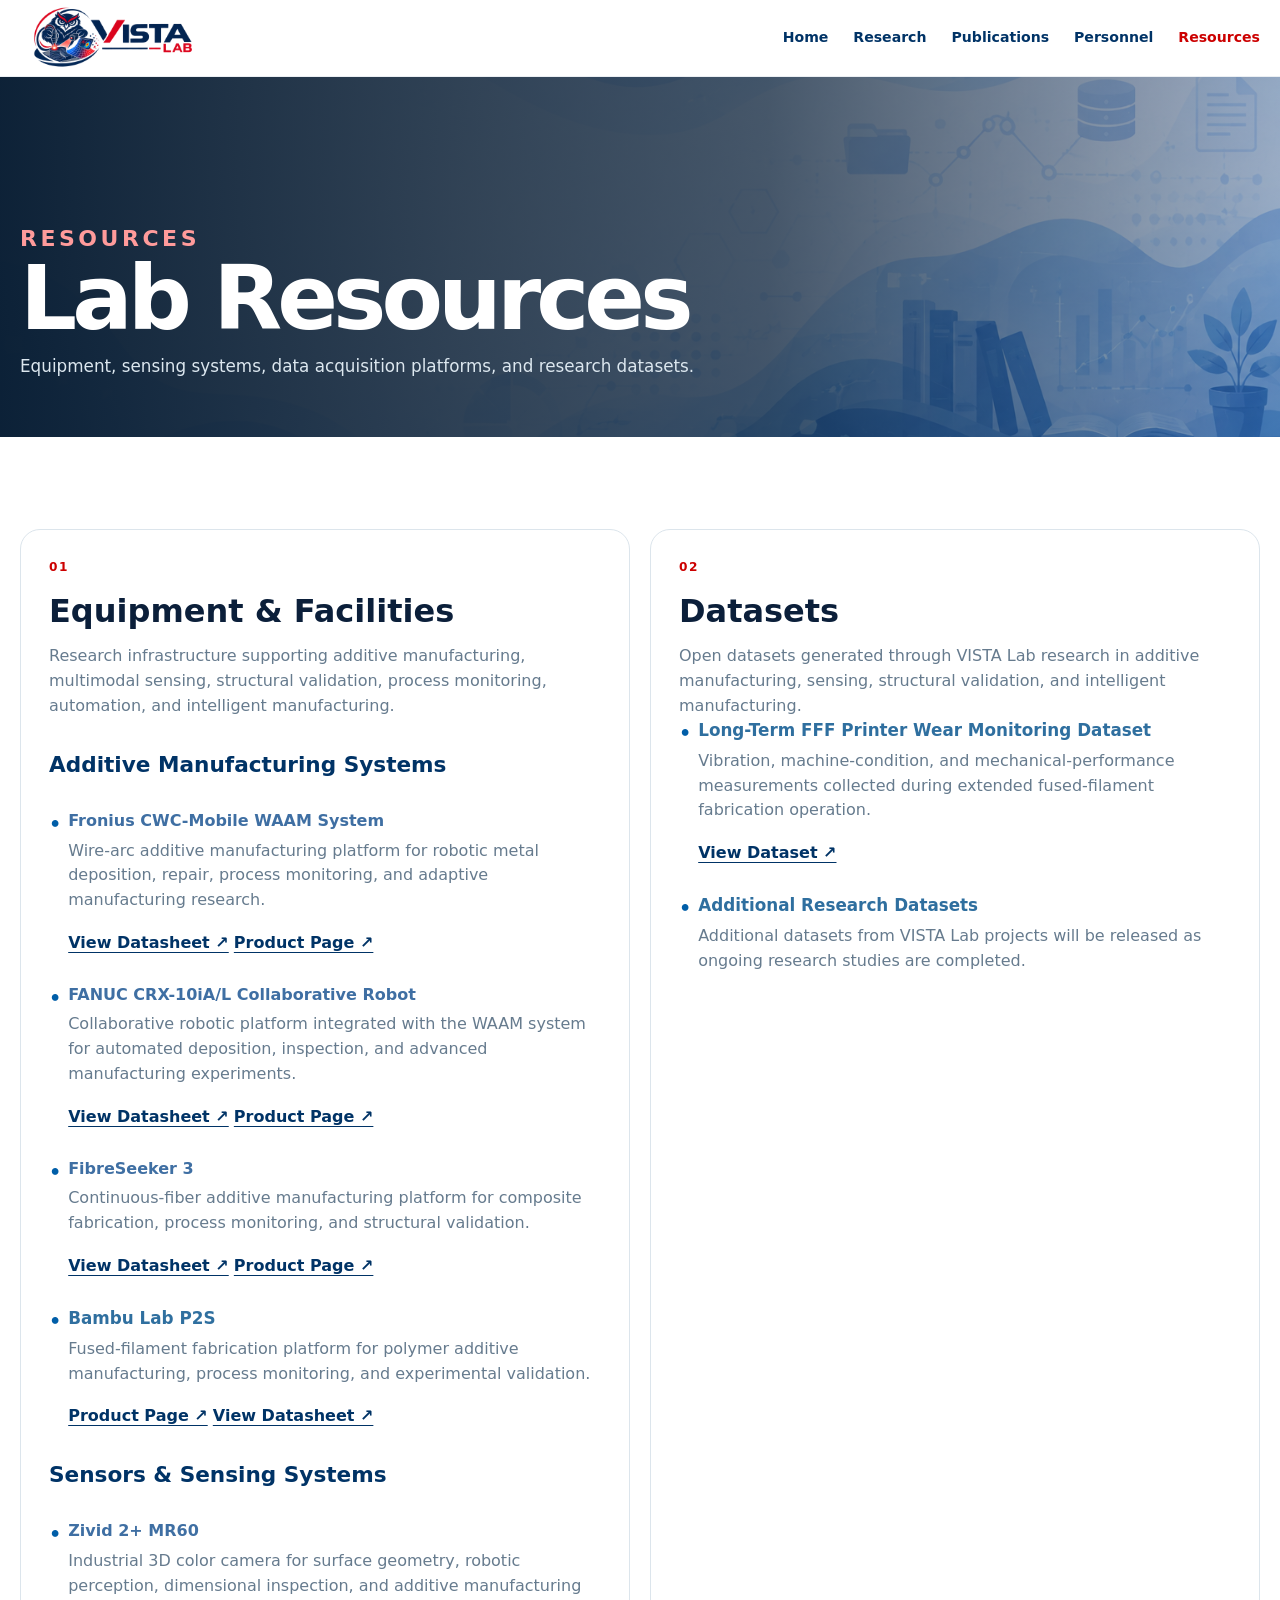
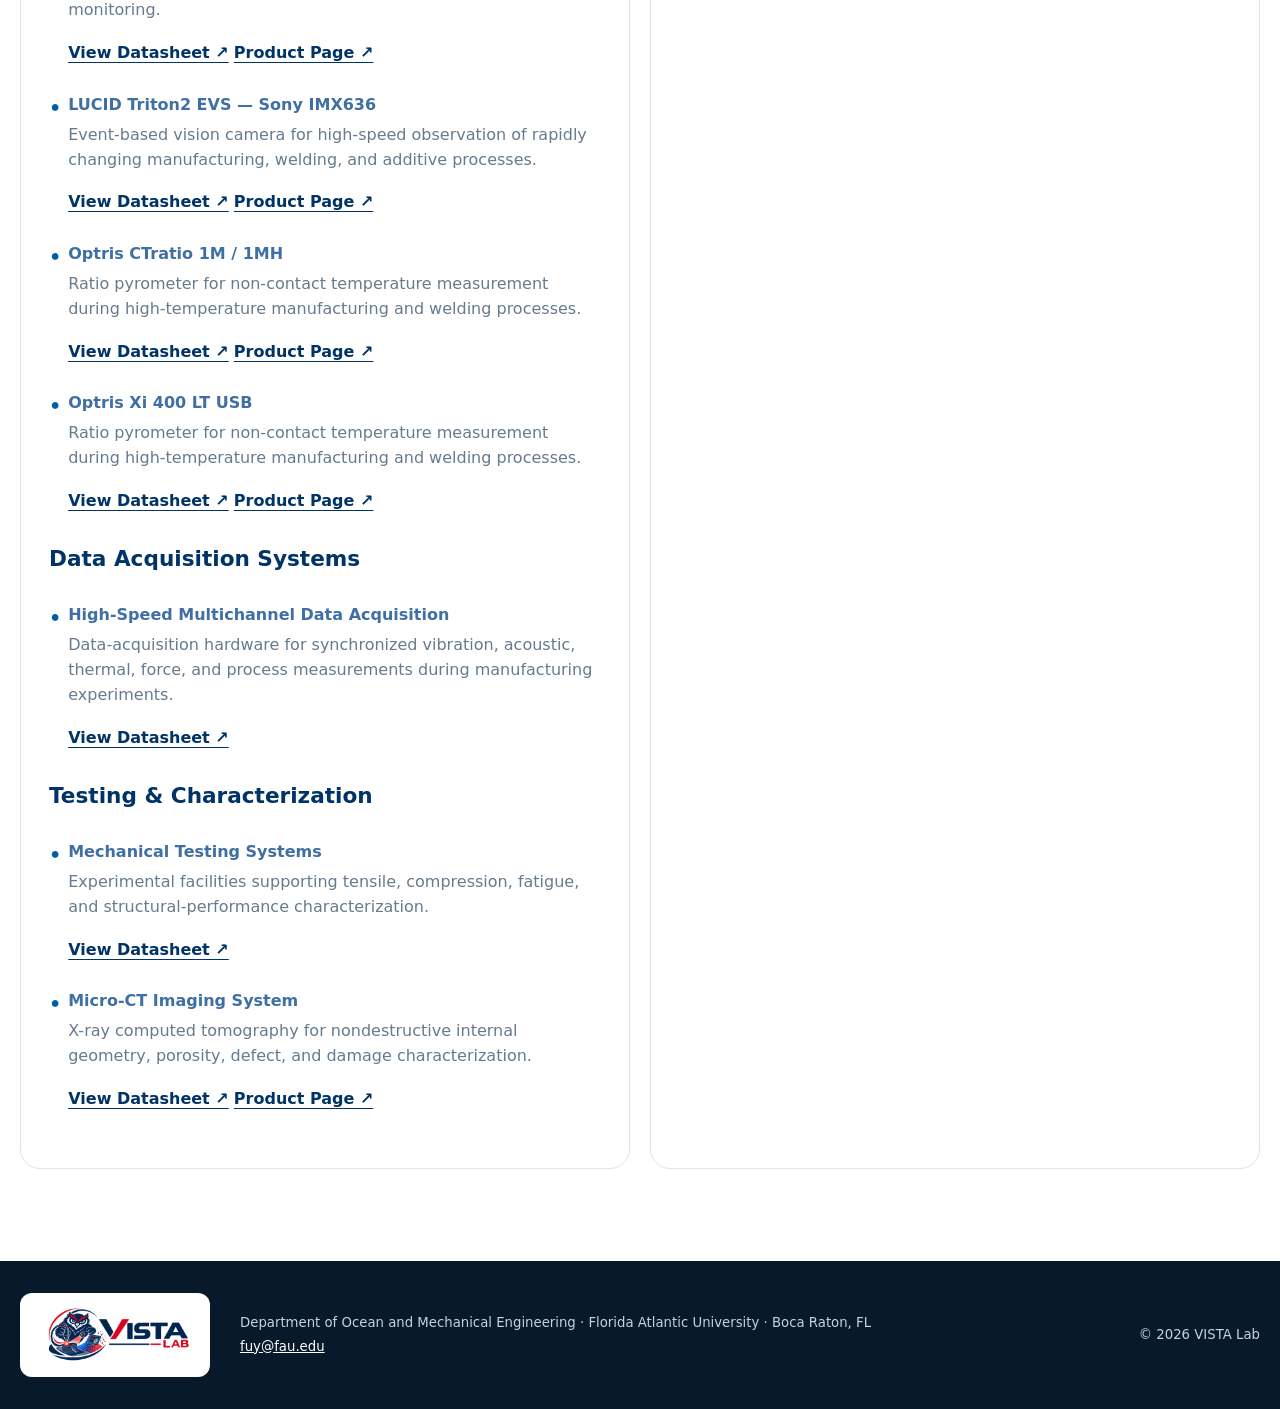
==== resources.html @ 556fc613 "update" ====
<!doctype html>
<html lang="en">

<head>
  <meta charset="utf-8">
  <meta name="viewport" content="width=device-width,initial-scale=1">
  <meta name="theme-color" content="#003366">

  <title>Resources | VISTA Lab</title>

  <link rel="icon" href="assets/img/vista-icon.svg" type="image/svg+xml">
  <link rel="stylesheet" href="assets/css/styles.css">
</head>

<body>

<a class="skip-link" href="#main">Skip to content</a>


<!-- =========================================================
     Header
========================================================= -->

<header class="site-header">

  <div class="container nav-wrap">

    <a class="brand" href="index.html" aria-label="VISTA Lab home">
      <img src="assets/img/vista-compact.svg" alt="VISTA Lab">
    </a>

    <button
      class="nav-toggle"
      aria-label="Toggle navigation"
      aria-expanded="false"
      aria-controls="site-nav">
      <span></span>
      <span></span>
      <span></span>
    </button>

    <nav id="site-nav" class="site-nav" aria-label="Primary navigation">
      <a href="index.html">Home</a>
      <a href="research.html">Research</a>
      <a href="publications.html">Publications</a>
      <a href="personnel.html">Personnel</a>
      <a href="resources.html" class="active">Resources</a>
    </nav>

  </div>

</header>


<!-- =========================================================
     Main
========================================================= -->

<main id="main">


  <!-- =======================================================
       Hero
  ======================================================== -->

  <section class="page-hero">

    <div class="page-hero-bg">
      <img
        src="assets/img/resource_background.png"
        alt=""
        aria-hidden="true">
    </div>

    <div class="page-hero-overlay"></div>

    <div class="container">

      <p class="eyebrow light">
        Resources
      </p>

      <h1>
        Lab Resources
      </h1>

      <p>
        Equipment, sensing systems, data acquisition platforms,
        and research datasets.
      </p>

    </div>

  </section>


  <!-- =======================================================
       Resources
  ======================================================== -->

  <section class="section-pad">

    <div class="container">

      <div class="resource-grid">


        <!-- ===================================================
             01 Equipment & Facilities
        ==================================================== -->

        <article class="resource-card reveal">

          <div class="resource-number">
            01
          </div>

          <h3>
            Equipment &amp; Facilities
          </h3>

          <p>
            Research infrastructure supporting additive manufacturing,
            multimodal sensing, structural validation, process monitoring,
            automation, and intelligent manufacturing.
          </p>



          <!-- ===============================================
               Additive Manufacturing Systems
          ================================================ -->

          <div class="resource-category">

            <h4>
              Additive Manufacturing Systems
            </h4>


            <!-- Fronius WAAM -->

            <div class="resource-item">

              <strong>
                Fronius CWC-Mobile WAAM System
              </strong>

              <p>
                Wire-arc additive manufacturing platform for robotic
                metal deposition, repair, process monitoring,
                and adaptive manufacturing research.
              </p>

              <div class="resource-links">

                <a
                  href="assets/datasheets/fronius-cwc-mobile-datasheet.pdf"
                  target="_blank"
                  rel="noopener noreferrer">
                  View Datasheet ↗
                </a>

                <a
                  href="https://www.fronius.com/en/welding/products/automated-welding-systems/cobot-welding"
                  target="_blank"
                  rel="noopener noreferrer">
                  Product Page ↗
                </a>

              </div>

            </div>


            <!-- FANUC -->

            <div class="resource-item">

              <strong>
                FANUC CRX-10iA/L Collaborative Robot
              </strong>

              <p>
                Collaborative robotic platform integrated with the
                WAAM system for automated deposition, inspection,
                and advanced manufacturing experiments.
              </p>

              <div class="resource-links">

                <a
                  href="assets/datasheets/fanuc-crx-10ia-l-datasheet.pdf"
                  target="_blank"
                  rel="noopener noreferrer">
                  View Datasheet ↗
                </a>

                <a
                  href="https://www.fanucamerica.com/products/robot/crx-10ia-l"
                  target="_blank"
                  rel="noopener noreferrer">
                  Product Page ↗
                </a>

              </div>

            </div>

            <!-- FibreSeeker 3 -->

            <div class="resource-item">

              <strong>
                FibreSeeker 3 
              </strong>

              <p>
                Continuous-fiber additive manufacturing platform for
                composite fabrication, process monitoring,
                and structural validation.
              </p>

              <div class="resource-links">

                <a
                  href="assets/datasheets/FibreSeeker3-datasheet.pdf"
                  target="_blank"
                  rel="noopener noreferrer">
                  View Datasheet ↗
                </a>

                <a
                  href="https://www.fibreseek3d.com/"
                  target="_blank"
                  rel="noopener noreferrer">
                  Product Page ↗
                </a>

              </div>

            </div>

          </div>

            <!-- Bambu -->

            <div class="resource-item">

              <strong>
                Bambu Lab P2S
              </strong>

              <p>
                Fused-filament fabrication platform for polymer
                additive manufacturing, process monitoring,
                and experimental validation.
              </p>

              <div class="resource-links">

                <a
                  href="https://bambulab.com/en-us/p2s"
                  target="_blank"
                  rel="noopener noreferrer">
                  Product Page ↗
                </a>

                <a
                  href="assets/datasheets/BambuLabP2S-datasheet.pdf"
                  target="_blank"
                  rel="noopener noreferrer">
                  View Datasheet ↗
                </a>

              </div>

            </div>



          <!-- ===============================================
               Sensors & Sensing Systems
          ================================================ -->

          <div class="resource-category">

            <h4>
              Sensors &amp; Sensing Systems
            </h4>


            <!-- Zivid -->

            <div class="resource-item">

              <strong>
                Zivid 2+ MR60
              </strong>

              <p>
                Industrial 3D color camera for surface geometry,
                robotic perception, dimensional inspection,
                and additive manufacturing monitoring.
              </p>

              <div class="resource-links">

                <a
                  href="assets/datasheets/zivid-2plus-mr60-datasheet.pdf"
                  target="_blank"
                  rel="noopener noreferrer">
                  View Datasheet ↗
                </a>

                <a
                  href="https://shop.zivid.com/"
                  target="_blank"
                  rel="noopener noreferrer">
                  Product Page ↗
                </a>

              </div>

            </div>


            <!-- Event Camera -->

            <div class="resource-item">

              <strong>
                LUCID Triton2 EVS — Sony IMX636
              </strong>

              <p>
                Event-based vision camera for high-speed observation
                of rapidly changing manufacturing, welding,
                and additive processes.
              </p>

              <div class="resource-links">

                <a
                  href="assets/datasheets/Triton2-EVS-datasheet.pdf"
                  target="_blank"
                  rel="noopener noreferrer">
                  View Datasheet ↗
                </a>

                <a
                  href="https://thinklucid.com/product/triton2-evs-0-9mp-imx636/?srsltid=AfmBOoqBEPRa8nvfbh_THNFlNzeX6Ul25oDqlsiQkFpR7ZPQXm4qAYYs"
                  target="_blank"
                  rel="noopener noreferrer">
                  Product Page ↗
                </a>

              </div>

            </div>


            <!-- Optris -->

            <div class="resource-item">

              <strong>
                Optris CTratio 1M / 1MH
              </strong>

              <p>
                Ratio pyrometer for non-contact temperature measurement
                during high-temperature manufacturing and welding processes.
              </p>

              <div class="resource-links">

                <a
                  href="assets/datasheets/optris-ctratio-1m-datasheet.pdf"
                  target="_blank"
                  rel="noopener noreferrer">
                  View Datasheet ↗
                </a>

                <a
                  href="https://optris.com/us/products/infrared-thermometers-pyrometers/ctratio-series/ctratio-1m/"
                  target="_blank"
                  rel="noopener noreferrer">
                  Product Page ↗
                </a>

              </div>

            </div>

            <div class="resource-item">

              <strong>
                Optris Xi 400 LT USB 
              </strong>

              <p>
                Ratio pyrometer for non-contact temperature measurement
                during high-temperature manufacturing and welding processes.
              </p>

              <div class="resource-links">

                <a
                  href="assets/datasheets/Optris_Xi_400_manual.pdf"
                  target="_blank"
                  rel="noopener noreferrer">
                  View Datasheet ↗
                </a>

                <a
                  href="https://optris.com/us/products/thermal-cameras/compact-line/xi-400/"
                  target="_blank"
                  rel="noopener noreferrer">
                  Product Page ↗
                </a>

              </div>

            </div>





          <!-- ===============================================
               Data Acquisition
          ================================================ -->

          <div class="resource-category">

            <h4>
              Data Acquisition Systems
            </h4>


            <div class="resource-item">

              <strong>
                High-Speed Multichannel Data Acquisition
              </strong>

              <p>
                Data-acquisition hardware for synchronized vibration,
                acoustic, thermal, force, and process measurements
                during manufacturing experiments.
              </p>

              <div class="resource-links">

                <a
                  href="assets/datasheets/data-acquisition-system-datasheet.pdf"
                  target="_blank"
                  rel="noopener noreferrer">
                  View Datasheet ↗
                </a>

              </div>

            </div>

          </div>



          <!-- ===============================================
               Testing & Characterization
          ================================================ -->

          <div class="resource-category">

            <h4>
              Testing &amp; Characterization
            </h4>


            <!-- Mechanical Testing -->

            <div class="resource-item">

              <strong>
                Mechanical Testing Systems
              </strong>

              <p>
                Experimental facilities supporting tensile,
                compression, fatigue, and structural-performance
                characterization.
              </p>

              <div class="resource-links">

                <a
                  href="assets/datasheets/mechanical-testing-system-datasheet.pdf"
                  target="_blank"
                  rel="noopener noreferrer">
                  View Datasheet ↗
                </a>

              </div>

            </div>


            <!-- Micro CT -->

            <div class="resource-item">

              <strong>
                Micro-CT Imaging System
              </strong>

              <p>
                X-ray computed tomography for nondestructive internal
                geometry, porosity, defect, and damage characterization.
              </p>

              <div class="resource-links">

                <a
                  href="assets/datasheets/micro-ct-datasheet.pdf"
                  target="_blank"
                  rel="noopener noreferrer">
                  View Datasheet ↗
                </a>

                <a
                  href="MICRO_CT_PRODUCT_PAGE_URL"
                  target="_blank"
                  rel="noopener noreferrer">
                  Product Page ↗
                </a>

              </div>

            </div>

          </div>



 


        <!-- ===================================================
             02 Datasets
        ==================================================== -->
    </article>
        <article class="resource-card reveal">

          <div class="resource-number">
            02
          </div>

          <h3>
            Datasets
          </h3>

          <p>
            Open datasets generated through VISTA Lab research in
            additive manufacturing, sensing, structural validation,
            and intelligent manufacturing.
          </p>


          <!-- FFF Dataset -->

          <div class="resource-item">

            <strong>
              Long-Term FFF Printer Wear Monitoring Dataset
            </strong>

            <p>
              Vibration, machine-condition, and mechanical-performance
              measurements collected during extended fused-filament
              fabrication operation.
            </p>

            <div class="resource-links">

              <a
                href="https://github.com/VISTA-Laboratory/dataset-FFF-printer-full-lifecycle-vibration-monitoring"
                target="_blank"
                rel="noopener noreferrer">
                View Dataset ↗
              </a>

            </div>

          </div>


          <!-- Future -->

          <div class="resource-item">

            <strong>
              Additional Research Datasets
            </strong>

            <p>
              Additional datasets from VISTA Lab projects will be
              released as ongoing research studies are completed.
            </p>

          </div>

        </article>


      </div>

    </div>

  </section>

</main>


<!-- =========================================================
     Footer
========================================================= -->

<footer class="site-footer">

  <div class="container footer-wrap">

    <img
      class="footer-logo"
      src="assets/img/vista-compact.svg"
      alt="VISTA Lab">

    <div>

      <p>
        Department of Ocean and Mechanical Engineering ·
        Florida Atlantic University · Boca Raton, FL
      </p>

      <p>
        <a href="mailto:fuy@fau.edu">
          fuy@fau.edu
        </a>
      </p>

    </div>

    <p>
      © <span id="year"></span> VISTA Lab
    </p>

  </div>

</footer>


<script src="assets/js/main.js"></script>

</body>

</html>
---- assets/css/styles.css ----
:root {
  --navy: #003366;
  --navy-deep: #061b31;
  --red: #cc0000;
  --ink: #10263b;
  --muted: #667b8e;
  --line: #dce5ec;
  --light: #f4f7f9;
  --white: #ffffff;
  --max: 1240px;
  --radius: 20px;
  --shadow: 0 20px 60px rgba(0, 51, 102, .12);
}

* { box-sizing: border-box; }
html { scroll-behavior: smooth; }
body {
  margin: 0;
  font-family: Inter, ui-sans-serif, system-ui, -apple-system, BlinkMacSystemFont, "Segoe UI", sans-serif;
  color: var(--ink);
  background: var(--white);
  line-height: 1.55;
}
img { display: block; max-width: 100%; }
a { color: inherit; }
.container { width: min(calc(100% - 40px), var(--max)); margin: 0 auto; }
.section-pad { padding: 92px 0; }
.section-light { background: var(--light); }
.section-dark { background: var(--navy-deep); color: white; }
.skip-link { position: absolute; left: -9999px; top: 0; }
.skip-link:focus { left: 15px; top: 15px; z-index: 9999; background: white; padding: 10px 14px; }

.site-header {
  position: sticky;
  top: 0;
  z-index: 100;
  background: rgba(255,255,255,.94);
  backdrop-filter: blur(12px);
  border-bottom: 1px solid rgba(0,51,102,.08);
}
.nav-wrap { height: 76px; display: flex; align-items: center; justify-content: space-between; gap: 24px; }
.brand { width: 178px; }
.brand img { width: 100%; }
.site-nav { display: flex; align-items: center; gap: 25px; }
.site-nav a { text-decoration: none; color: var(--navy); font-size: .88rem; font-weight: 800; }
.site-nav a:hover { color: var(--red); }
.nav-toggle { display: none; width: 42px; height: 42px; border: 0; background: transparent; }
.nav-toggle span { display: block; height: 2px; background: var(--navy); margin: 6px; }

.hero {
  position: relative;
  min-height: 690px;
  display: grid;
  align-items: center;
  overflow: hidden;
  background: var(--navy-deep);
}
.hero-bg, .hero-overlay { position: absolute; inset: 0; }
.hero-bg img { width: 100%; height: 100%; object-fit: cover; }
.hero-overlay {
  background:
    linear-gradient(90deg, rgba(6,27,49,.96) 0%, rgba(6,27,49,.82) 47%, rgba(6,27,49,.28) 78%, rgba(6,27,49,.12) 100%);
}
.hero-inner { position: relative; z-index: 2; }
.hero-copy { max-width: 780px; color: white; }
.eyebrow { margin: 0 0 12px; color: var(--red); font-size: 22px !important; font-weight: 900; letter-spacing: .16em; text-transform: uppercase; }
.eyebrow.light { color: #ff9b9b; }
.hero h1 { margin: 0; font-size: clamp(4.8rem, 10vw, 8.8rem); line-height: .82; letter-spacing: -.07em; }
.hero h1 span { color: var(--red); font-size: .42em; letter-spacing: .02em; vertical-align: .22em; }
.hero-name { max-width: 690px; margin: 28px 0 0; font-size: clamp(1.15rem, 2.1vw, 1.65rem); font-weight: 700; }
.hero-tagline { margin: 12px 0 0; color: #dce7ef; font-size: 1rem; letter-spacing: .1em; text-transform: uppercase; font-weight: 800; }
.hero-actions, .section-actions, .link-row { display: flex; flex-wrap: wrap; gap: 12px; margin-top: 28px; }
.btn {
  display: inline-flex; align-items: center; justify-content: center;
  min-height: 48px; padding: 0 20px; border-radius: 11px;
  text-decoration: none; font-weight: 900; transition: .2s ease;
}
.btn:hover { transform: translateY(-2px); }
.btn-primary { background: var(--red); color: white; }
.btn-ghost { border: 1px solid rgba(255,255,255,.5); color: white; }
.btn-secondary { border: 1px solid #c8d4df; background: white; color: var(--navy); }
.btn-white { background: white; color: var(--navy); }

.identity-strip { padding: 36px 0; border-bottom: 1px solid var(--line); }
.identity-grid { display: grid; grid-template-columns: 360px 1fr; gap: 45px; align-items: center; }
.identity-logo img { width: 100%; }
.identity-flow { display: flex; justify-content: flex-end; align-items: center; flex-wrap: wrap; gap: 9px; color: var(--navy); font-weight: 900; }
.identity-flow span { padding: 9px 12px; background: var(--light); border-radius: 9px; }
.identity-flow b { color: var(--red); }

.section-head { margin-bottom: 34px; }
.section-head h2 { margin: 0; font-size: clamp(2.2rem, 4.5vw, 4.4rem); line-height: 1; letter-spacing: -.045em; color: var(--navy-deep); }
.section-dark .section-head h2 { color: white; }

.visual-grid { display: grid; gap: 16px; }
.visual-grid.five { grid-template-columns: repeat(5, 1fr); }
.visual-card {
  background: white; border: 1px solid var(--line); border-radius: var(--radius);
  overflow: hidden; transition: transform .22s ease, box-shadow .22s ease;
}
.visual-card:hover { transform: translateY(-5px); box-shadow: var(--shadow); }
.visual-card img { width: 100%; aspect-ratio: 1.25 / 1; object-fit: cover; }
.visual-card h3 { margin: 0; padding: 18px; color: var(--navy); font-size: 1rem; }

.project-grid { display: grid; grid-template-columns: repeat(2, 1fr); gap: 20px; }
.project-card { background: white; color: var(--ink); border-radius: var(--radius); overflow: hidden; }
.project-card img { width: 100%; aspect-ratio: 16 / 8.4; object-fit: cover; }
.project-copy { padding: 22px 24px 25px; }
.project-copy p { margin: 0 0 8px; color: var(--red); font-size: .76rem; font-weight: 900; letter-spacing: .07em; text-transform: uppercase; }
.project-copy h3 { margin: 0; color: var(--navy-deep); font-size: 1.24rem; line-height: 1.25; }

.gallery-grid { display: grid; grid-template-columns: repeat(2, 1fr); gap: 18px; }
.gallery-item { margin: 0; position: relative; overflow: hidden; border-radius: var(--radius); background: var(--light); }
.gallery-item img { width: 100%; aspect-ratio: 16 / 9; object-fit: cover; transition: transform .3s ease; }
.gallery-item:hover img { transform: scale(1.02); }
.gallery-item figcaption {
  position: absolute; left: 14px; bottom: 14px;
  background: rgba(6,27,49,.9); color: white; padding: 8px 11px;
  border-radius: 8px; font-size: .82rem; font-weight: 900;
}

.pub-grid { display: grid; grid-template-columns: repeat(2, 1fr); gap: 14px; }
.pub-card { background: white; border: 1px solid var(--line); border-radius: 16px; padding: 22px; }
.pub-card span { color: var(--red); font-size: .74rem; font-weight: 900; letter-spacing: .06em; text-transform: uppercase; }
.pub-card h3 { margin: 9px 0 0; color: var(--navy-deep); font-size: 1.02rem; line-height: 1.35; }

.person-card {
  display: grid; grid-template-columns: 330px 1fr; gap: 44px; align-items: center;
  border: 1px solid var(--line); border-radius: 26px; overflow: hidden; background: white;
}
.person-card > img { width: 100%; height: 100%; min-height: 330px; object-fit: cover; }
.person-card > div { padding: 32px 36px 32px 0; }
.person-card h3 { margin: 0 0 12px; font-size: 2rem; color: var(--navy-deep); }
.person-card p { color: var(--muted); }
.link-row a { color: var(--navy); font-weight: 900; text-underline-offset: 4px; }

.join-section { background: linear-gradient(125deg, var(--navy), #001f40); color: white; padding: 64px 0; }
.join-inner { display: flex; justify-content: space-between; gap: 30px; align-items: center; }
.join-inner h2 { margin: 0; font-size: clamp(2rem, 4.4vw, 4rem); line-height: 1; }

.site-footer { padding: 32px 0; background: #07192b; color: #c7d3dd; }
.footer-wrap { display: grid; grid-template-columns: 190px 1fr auto; gap: 30px; align-items: center; }
.footer-wrap img { width: 100%}
.footer-wrap p { margin: 3px 0; font-size: .83rem; }
.footer-wrap a { color: white; }

.reveal { opacity: 0; transform: translateY(14px); transition: opacity .6s ease, transform .6s ease; }
.reveal.visible { opacity: 1; transform: none; }
/* ================================
   JOIN VISTA
   ================================ */

.join-inner {
  display: flex;
  justify-content: space-between;
  align-items: center;
  gap: 40px;
}

.join-inner .btn-white {
  height: 52px;
  min-height: 52px;

  padding: 0 28px;

  display: inline-flex;
  align-items: center;
  justify-content: center;

  white-space: nowrap;

  background: #ffffff;
  color: #003366;

  border-radius: 12px;

  font-weight: 800;
  text-decoration: none;
}
.resource-item {
  position: relative;
  margin-bottom: 1.75rem;
  padding-left: 1.2rem;
}

.resource-item::before {
  content: "•";
  position: absolute;
  left: 0;
  top: 0;
  font-size: 1.2rem;
  font-weight: 700;
  color: #005ea8;
}

.resource-item strong {
  display: block;
  margin-bottom: 0.4rem;
  font-size: 1.05rem;
  line-height: 1.4;
  color: #172033;
}
/* Level 1: Equipment & Facilities */
.resource-card > h3 {
  color: #0b1f3a;
}


/* Level 2: Additive Manufacturing Systems,
   Sensors & Sensing Systems, etc. */
.resource-category h4 {
  color: #003366;
}


/* Level 3: Fronius, FANUC, Zivid, etc. */
.resource-item strong {
  color: #2f6f9f;
}
/* ================================
   FOOTER LOGO
   ================================ */

.footer-logo {
  width: 220px;
  height: auto;

  /* IMPORTANT: restore original logo colors */
  filter: none !important;

  /* light background makes navy visible */
  background: #ffffff;

  padding: 12px 16px;
  border-radius: 12px;

  object-fit: contain;
}
@media (max-width: 1100px) {
  .visual-grid.five { grid-template-columns: repeat(3, 1fr); }
  .identity-grid { grid-template-columns: 300px 1fr; }
}
@media (max-width: 850px) {
  .nav-toggle { display: block; }
  .site-nav {
    display: none; position: absolute; left: 20px; right: 20px; top: 68px;
    flex-direction: column; align-items: stretch; padding: 10px;
    background: white; border: 1px solid var(--line); border-radius: 15px; box-shadow: var(--shadow);
  }
  .site-nav.open { display: flex; }
  .site-nav a { padding: 11px; }
  .identity-grid, .person-card { grid-template-columns: 1fr; }
  .identity-logo { max-width: 420px; }
  .identity-flow { justify-content: flex-start; }
  .project-grid, .gallery-grid, .pub-grid { grid-template-columns: 1fr; }
  .person-card > img { max-height: 500px; }
  .person-card > div { padding: 0 25px 28px; }
  .footer-wrap { grid-template-columns: 1fr; }
  .footer-wrap img { max-width: 180px; }
}
@media (max-width: 650px) {
  .container { width: min(calc(100% - 28px), var(--max)); }
  .section-pad { padding: 68px 0; }
  .brand { width: 150px; }
  .hero { min-height: 620px; }
  .hero-overlay { background: rgba(6,27,49,.82); }
  .hero h1 { font-size: clamp(4rem, 20vw, 6.5rem); }
  .visual-grid.five { grid-template-columns: 1fr; }
  .join-inner { align-items: flex-start; flex-direction: column; }
}

@media (prefers-reduced-motion: reduce) {
  html { scroll-behavior: auto; }
  *, *::before, *::after { transition: none !important; }
  .reveal { opacity: 1; transform: none; }
}


/* Multi-page additions */
.page-hero{position:relative;min-height:360px;display:grid;align-items:end;overflow:hidden;background:var(--navy-deep)}
.page-hero-bg,.page-hero-overlay{position:absolute;inset:0}
.page-hero-bg img{width:100%;height:100%;object-fit:cover}
.page-hero-overlay{background:linear-gradient(90deg,rgba(6,27,49,.97),rgba(6,27,49,.72) 60%,rgba(6,27,49,.28))}
.page-hero .container{position:relative;z-index:2;padding-bottom:58px}
.page-hero h1{margin:0;max-width:900px;color:white;font-size:clamp(3rem,7vw,6.2rem);line-height:.92;letter-spacing:-.055em}
.page-hero p{margin:14px 0 0;color:#dce7ef;max-width:760px;font-size:1.05rem}
.site-nav a.active{color:var(--red)}

.home-links{display:grid;grid-template-columns:repeat(5,1fr);gap:16px}
.home-link-card{position:relative;min-height:310px;display:flex;align-items:flex-end;overflow:hidden;border-radius:var(--radius);text-decoration:none;background:var(--navy-deep)}
.home-link-card img{position:absolute;inset:0;width:100%;height:100%;object-fit:cover;transition:transform .3s ease}
.home-link-card::after{content:"";position:absolute;inset:0;background:linear-gradient(180deg,rgba(6,27,49,.08),rgba(6,27,49,.88))}
.home-link-card:hover img{transform:scale(1.035)}
.home-link-card div{position:relative;z-index:2;padding:22px;color:white}
.home-link-card span{display:block;margin-bottom:6px;color:#ff9c9c;font-size:.73rem;font-weight:900;letter-spacing:.12em;text-transform:uppercase}
.home-link-card h3{margin:0;font-size:1.35rem}

.content-grid{display:grid;grid-template-columns:repeat(2,1fr);gap:22px}
.content-card{overflow:hidden;background:white;border:1px solid var(--line);border-radius:var(--radius)}
.content-card img{width:100%;aspect-ratio:16/9;object-fit:cover}
.card-body{padding:22px 24px 26px}
.card-body .meta{margin:0 0 7px;color:var(--red);font-size:.73rem;font-weight:900;letter-spacing:.08em;text-transform:uppercase}
.content-card h3{margin:0;color:var(--navy-deep);font-size:1.25rem;line-height:1.25}

.person-grid{display:grid;grid-template-columns:repeat(3,1fr);gap:20px}
.person-tile{overflow:hidden;border:1px solid var(--line);border-radius:18px;background:white}
.person-tile img{width:100%;aspect-ratio:1/1;object-fit:cover}
.person-body{padding:18px 20px 22px}
.person-tile h3{margin:0;color:var(--navy)}
.person-tile p{margin:6px 0 0;color:var(--muted);font-size:.92rem}

.resource-grid{display:grid;grid-template-columns:repeat(2,1fr);gap:20px}
.resource-card{min-height:220px;padding:28px;border:1px solid var(--line);border-radius:var(--radius);background:white}
.resource-number{color:var(--red);font-size:.76rem;font-weight:900;letter-spacing:.12em}
.resource-card h3{margin:10px 0 8px;font-size:1.5rem;color:var(--navy-deep)}
.resource-card p{margin:0;color:var(--muted)}
.resource-card a{display:inline-block;margin-top:18px;color:var(--navy);font-weight:900;text-underline-offset:4px}

.pub-list{display:grid;gap:14px}
.pub-row{display:grid;grid-template-columns:120px 1fr;gap:22px;align-items:start;padding:22px 0;border-bottom:1px solid var(--line)}
.pub-year{color:var(--red);font-weight:900;font-size:1.15rem}
.pub-row h3{margin:0;color:var(--navy-deep);font-size:1.12rem;line-height:1.35}
.pub-row p{margin:7px 0 0;color:var(--muted);font-size:.92rem}

@media(max-width:1100px){.home-links{grid-template-columns:repeat(3,1fr)}.person-grid{grid-template-columns:repeat(2,1fr)}}
@media(max-width:780px){.home-links,.content-grid,.resource-grid,.person-grid{grid-template-columns:1fr}.pub-row{grid-template-columns:1fr;gap:6px}.page-hero{min-height:300px}}

.home-links-four{grid-template-columns:repeat(4,1fr)}
.research-area-grid{grid-template-columns:repeat(3,1fr)}
@media(max-width:1000px){.home-links-four{grid-template-columns:repeat(2,1fr)}.research-area-grid{grid-template-columns:repeat(2,1fr)}}
@media(max-width:650px){.home-links-four,.research-area-grid{grid-template-columns:1fr}}

/* =========================================================
   Resource title hierarchy
   Put this at the END of styles.css
========================================================= */

/* Level 1: Equipment & Facilities */
.resource-card > h3 {
  font-size: 2rem !important;
  color: #0b1f3a;
}

/* Level 2: Additive Manufacturing Systems */
.resource-card .resource-category > h4 {
  font-size: 1.35rem !important;
  color: #003366;
}

/* Level 3: Fronius, FANUC, Zivid, etc. */
.resource-card .resource-category .resource-item > strong {
  font-size: 1rem !important;
  color: #3f6fa3;
  line-height: 1.4;
}
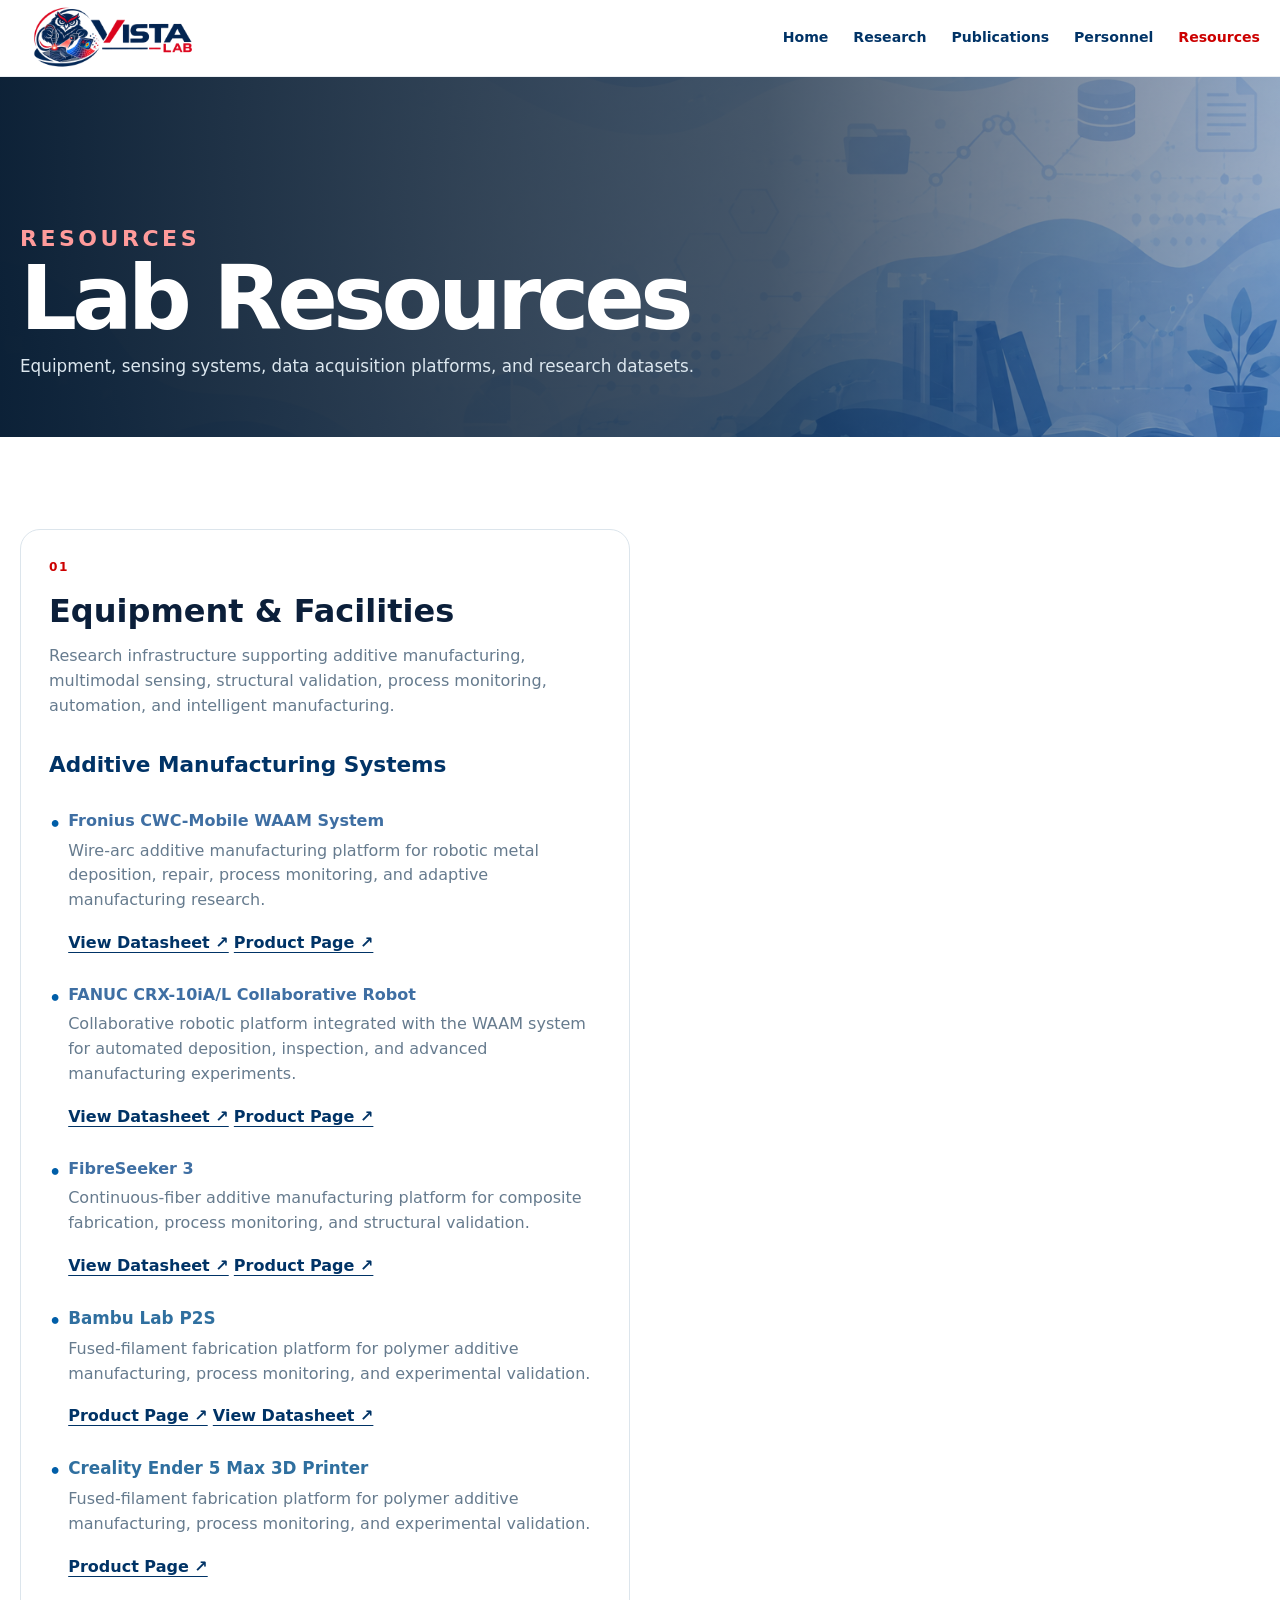
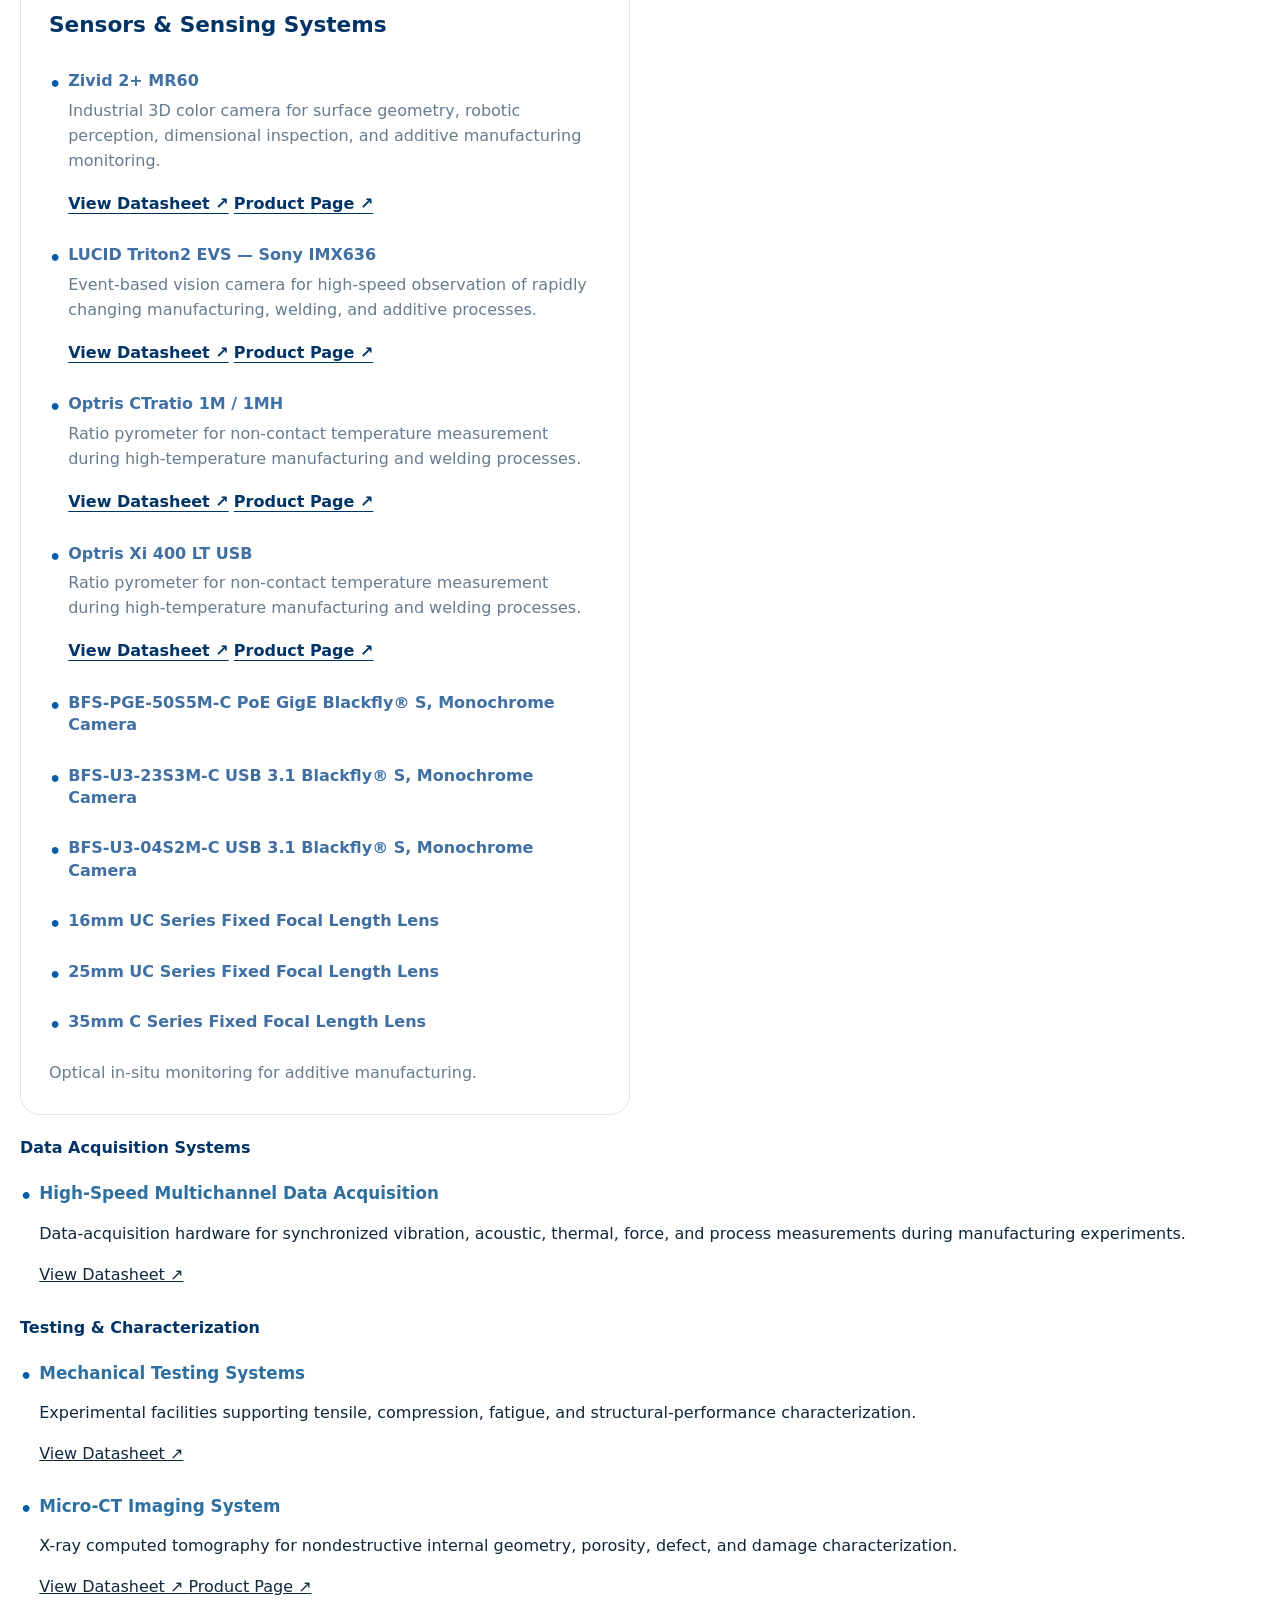
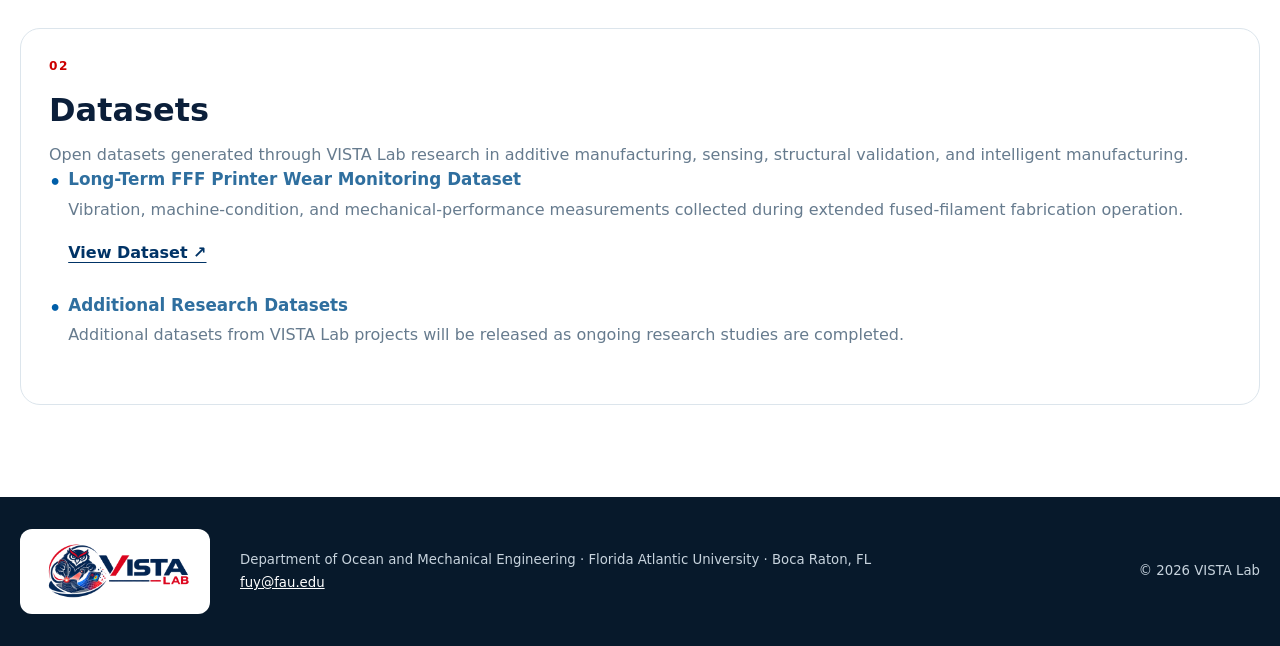
==== commit 676af799: "Update resources.html" ====
--- a/resources.html
+++ b/resources.html
@@ -274,6 +274,31 @@
                 </a>
 
               </div>
+        </div>
+            <!-- Bambu -->
+
+            <div class="resource-item">
+
+              <strong>
+                Creality Ender 5 Max 3D Printer
+              </strong>
+
+              <p>
+                Fused-filament fabrication platform for polymer
+                additive manufacturing, process monitoring,
+                and experimental validation.
+              </p>
+
+              <div class="resource-links">
+
+                <a
+                  href="https://www.creality.com/products/creality-ender-5-max"
+                  target="_blank"
+                  rel="noopener noreferrer">
+                  Product Page ↗
+                </a>
+
+              </div>
 
             </div>
 
@@ -421,6 +446,63 @@
                 </a>
 
               </div>
+        </div>
+
+              
+            <!-- FLIR -->
+
+
+<!-- FLIR -->
+
+              <div class="resource-item">
+                <strong>
+                  BFS-PGE-50S5M-C PoE GigE Blackfly® S,
+                  Monochrome Camera
+                </strong>
+              </div>
+
+              <div class="resource-item">
+                <strong>
+                  BFS-U3-23S3M-C USB 3.1 Blackfly® S,
+                  Monochrome Camera
+                </strong>
+              </div>
+
+              <div class="resource-item">
+                <strong>
+                  BFS-U3-04S2M-C USB 3.1 Blackfly® S,
+                  Monochrome Camera
+                </strong>
+              </div>
+
+
+
+
+      <!-- Edmund Optics Lenses -->
+
+        <div class="resource-item">
+          <strong>
+            16mm UC Series Fixed Focal Length Lens
+          </strong>
+        </div>
+
+        <div class="resource-item">
+          <strong>
+            25mm UC Series Fixed Focal Length Lens
+          </strong>
+        </div>
+
+        <div class="resource-item">
+          <strong>
+            35mm C Series Fixed Focal Length Lens
+          </strong>
+        </div>
+              <p>
+                Optical in-situ monitoring for additive manufacturing.
+              </p>
+            </div>
+
+
 
             </div>
 
